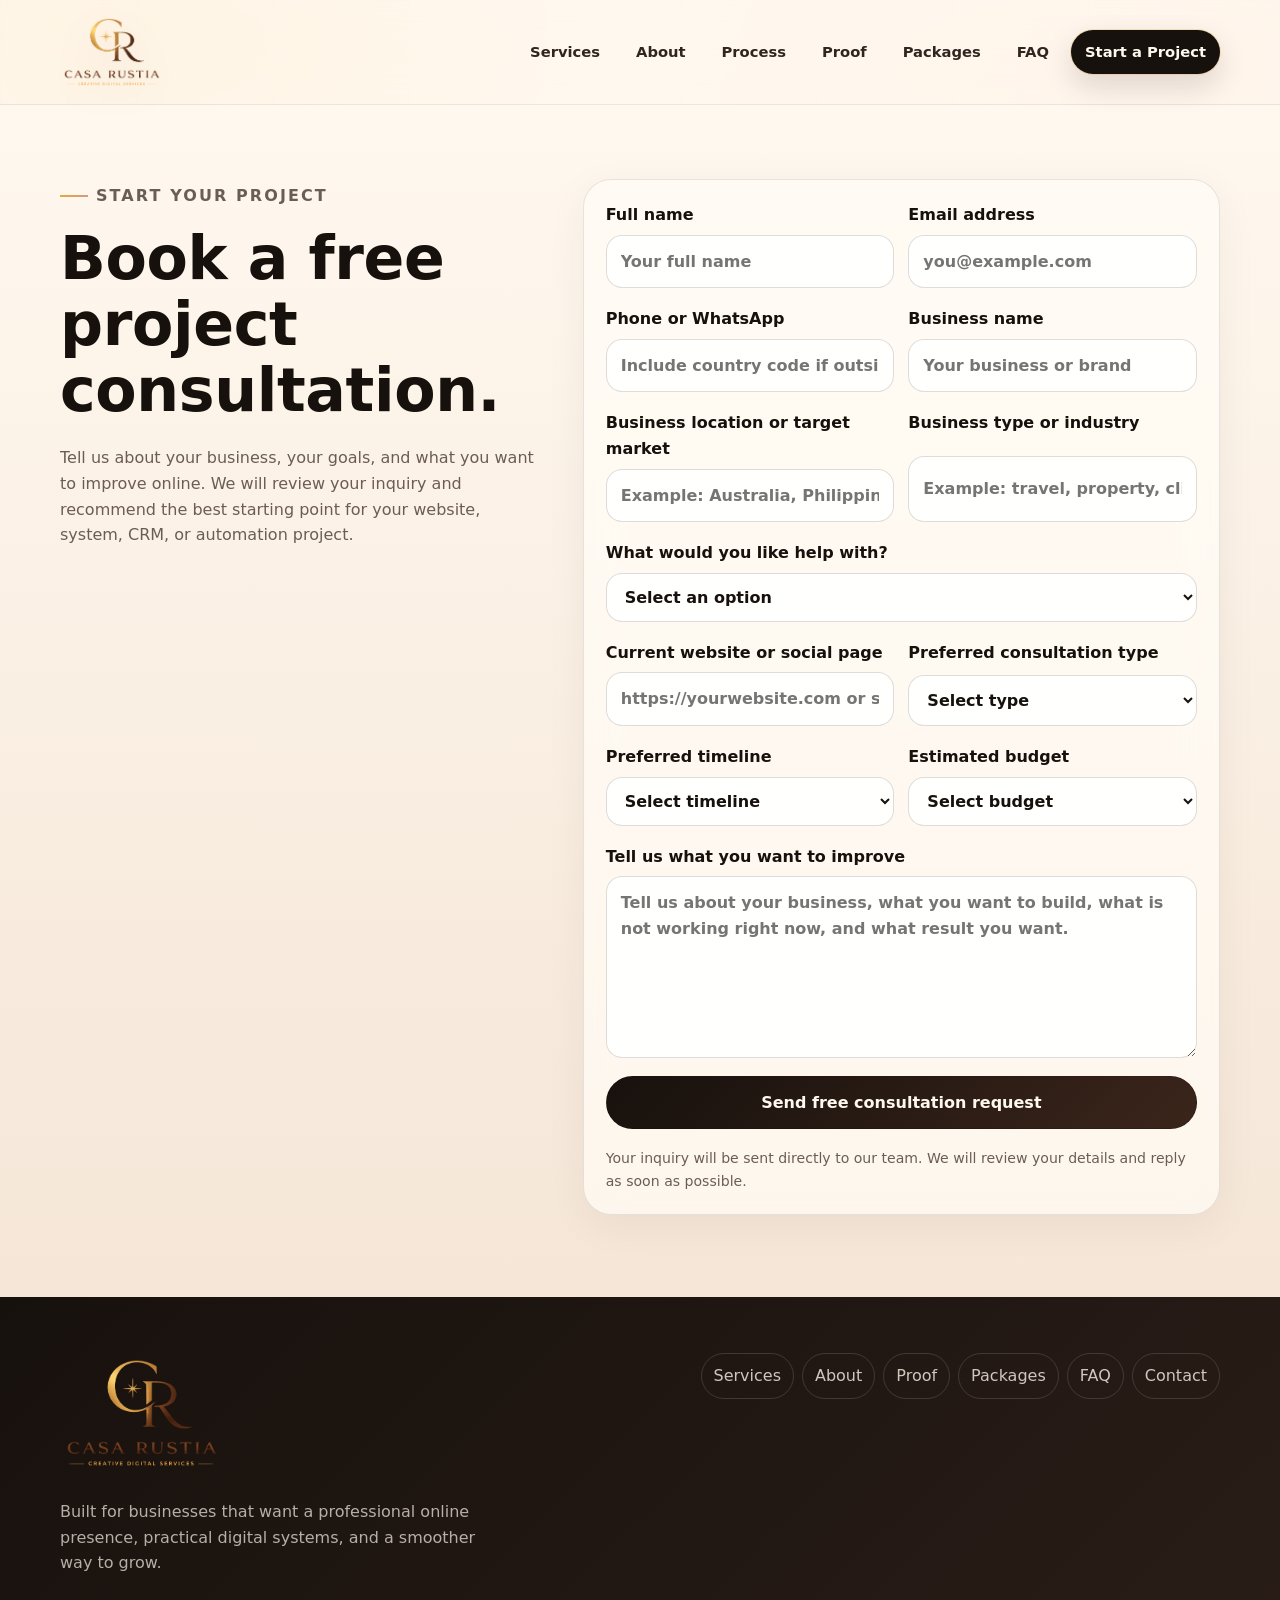
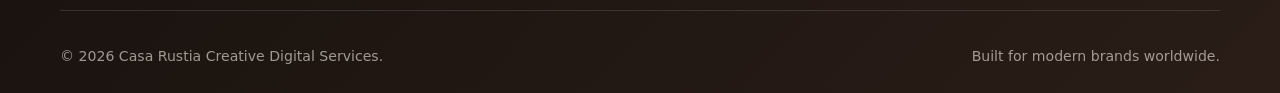
==== contact.html @ c88fd87b "Add files via upload" ====
<!DOCTYPE html>

<html lang="en">
<head>
<meta charset="utf-8"/>
<meta content="width=device-width, initial-scale=1" name="viewport"/>
<meta content="#111111" name="theme-color"/>
<meta content="Start a project with Casa Rustia Creative Digital Services. Send your web design, full-stack development, CRM, automation, or website care inquiry." name="description"/>
<meta content="Start a Project | Casa Rustia Creative Digital Services" property="og:title"/>
<meta content="Tell us what you want to build. Casa Rustia is ready to help with websites, systems, CRM, and automation." property="og:description"/>
<meta content="website" property="og:type"/>
<meta content="https://casarustiadigital.com/contact.html" property="og:url"/>
<meta content="https://casarustiadigital.com/assets/casa-rustia-logo.png" property="og:image"/>
<title>Start a Project | Casa Rustia Creative Digital Services</title>
<link href="https://casarustiadigital.com/contact.html" rel="canonical"/>
<link href="assets/casa-rustia-mark.png" rel="icon" type="image/png"/>
<link href="styles.css" rel="stylesheet"/>
</head>
<body>
<a class="skip-link" href="#main">Skip to main content</a>
<header class="site-header" data-header="">
<nav aria-label="Main navigation" class="nav container">
<a aria-label="Casa Rustia home" class="brand logo-brand" href="index.html"><img alt="Casa Rustia Creative Digital Services" decoding="async" height="628" src="assets/casa-rustia-logo.png" width="858"/></a>
<button aria-controls="nav-menu" aria-expanded="false" class="nav-toggle" data-nav-toggle="" type="button"><span class="sr-only">Open menu</span><span></span><span></span><span></span></button>
<div class="nav-menu" data-nav-menu="" id="nav-menu">
<a href="index.html#services">Services</a>
<a href="index.html#about">About</a>
<a href="index.html#process">Process</a>
<a href="index.html#proof">Proof</a>
<a href="index.html#pricing">Packages</a>
<a href="index.html#faq">FAQ</a>
<a aria-current="page" class="nav-cta" href="contact.html">Start a Project</a>
</div>
</nav>
</header>
<main id="main">
<section aria-labelledby="contact-title" class="section contact-hero">
<div class="container contact-grid">
<div>
<p class="eyebrow">Start your project</p>
<h1 id="contact-title">Book a free project consultation.</h1>
<p>Tell us about your business, your goals, and what you want to improve online. We will review your inquiry and recommend the best starting point for your website, system, CRM, or automation project.</p>
</div>
<form action="https://formsubmit.co/casarustia@gmail.com" class="contact-form smart-form" method="POST">
<input name="_subject" type="hidden" value="Casa Rustia Inquiry: Free Consultation"/>
<input name="_template" type="hidden" value="table"/>
<input name="_captcha" type="hidden" value="false"/>
<input name="_next" type="hidden" value="https://casarustiadigital.com/thank-you.html"/>
<input aria-hidden="true" autocomplete="off" class="form-honey" name="_honey" tabindex="-1" type="text"/>
<input name="Inquiry type" type="hidden" value="Free Consultation"/>
<div class="form-row">
<label>Full name<input autocomplete="name" name="Full name" placeholder="Your full name" required="" type="text"/></label>
<label>Email address<input autocomplete="email" name="Email address" placeholder="you@example.com" required="" type="email"/></label>
</div>
<div class="form-row">
<label>Phone or WhatsApp<input autocomplete="tel" name="Phone or WhatsApp" placeholder="Include country code if outside the Philippines" type="tel"/></label>
<label>Business name<input name="Business name" placeholder="Your business or brand" type="text"/></label>
</div>
<div class="form-row">
<label>Business location or target market<input name="Business location or target market" placeholder="Example: Australia, Philippines, United States, global" type="text"/></label>
<label>Business type or industry<input name="Business type or industry" placeholder="Example: travel, property, clinic, consulting" type="text"/></label>
</div>
<label>What would you like help with?<select name="Service needed" required=""><option value="">Select an option</option><option>Web Design</option><option>Full-Stack Development</option><option>CRM Systems</option><option>Automation</option><option>Brand and Content Support</option><option>Website Care</option><option>Starter Website</option><option>Business Website</option><option>Systems Build</option><option>Free Consultation</option></select></label>
<div class="form-row">
<label>Current website or social page<input name="Current website or social page" placeholder="https://yourwebsite.com or social profile link" type="url"/></label>
<label>Preferred consultation type<select name="Preferred consultation type" required=""><option value="">Select type</option><option>Website direction</option><option>System or CRM planning</option><option>Automation planning</option><option>Package recommendation</option><option>Not sure yet</option></select></label>
</div>
<div class="form-row">
<label>Preferred timeline<select name="Preferred timeline" required=""><option value="">Select timeline</option><option>As soon as possible</option><option>This week</option><option>This month</option><option>Flexible</option></select></label>
<label>Estimated budget<select name="Estimated budget" required=""><option value="">Select budget</option><option>Below $300</option><option>$300 to $700</option><option>$700 to $1,500</option><option>$1,500 to $3,000</option><option>$3,000+</option><option>Not sure yet</option></select></label>
</div>
<label>Tell us what you want to improve<textarea name="Consultation details" placeholder="Tell us about your business, what you want to build, what is not working right now, and what result you want." required="" rows="6"></textarea></label>
<button class="button button-primary" type="submit">Send free consultation request</button>
<p class="form-note">Your inquiry will be sent directly to our team. We will review your details and reply as soon as possible.</p>
</form>
</div>
</section>
</main>
<footer class="footer">
<div class="container footer-grid">
<div><a aria-label="Casa Rustia home" class="brand logo-brand" href="index.html"><img alt="Casa Rustia Creative Digital Services" decoding="async" height="628" src="assets/casa-rustia-logo.png" width="858"/></a><p>Built for businesses that want a professional online presence, practical digital systems, and a smoother way to grow.</p></div>
<div class="footer-links"><a href="index.html#services">Services</a><a href="index.html#about">About</a><a href="index.html#proof">Proof</a><a href="index.html#pricing">Packages</a><a href="index.html#faq">FAQ</a><a href="contact.html">Contact</a></div>
</div>
<div class="container copyright"><span>© <span data-year=""></span> Casa Rustia Creative Digital Services.</span><span>Built for modern brands worldwide.</span></div>
</footer>
<script defer="" src="script.js"></script>
</body>
</html>
---- styles.css ----
:root {
  --ink: #17110d;
  --ink-2: #2a1d17;
  --muted: #6c5d54;
  --soft: #f5e6d7;
  --paper: #fff8ef;
  --panel: rgba(255, 252, 247, 0.72);
  --gold: #e4aa3a;
  --terra: #d39a7d;
  --copper: #c98f72;
  --line: rgba(23, 17, 13, 0.12);
  --glow: rgba(228, 170, 58, 0.26);
  --shadow: 0 26px 90px rgba(50, 30, 19, 0.14);
  --radius: 28px;
  --max: 1160px;
}

* { box-sizing: border-box; }
html { scroll-behavior: smooth; }
body {
  margin: 0;
  font-family: Inter, ui-sans-serif, system-ui, -apple-system, BlinkMacSystemFont, "Segoe UI", sans-serif;
  color: var(--ink);
  background:
    linear-gradient(rgba(23, 17, 13, 0.035) 1px, transparent 1px),
    linear-gradient(90deg, rgba(23, 17, 13, 0.035) 1px, transparent 1px),
    radial-gradient(circle at 8% 0%, rgba(228, 170, 58, 0.22), transparent 32rem),
    radial-gradient(circle at 92% 12%, rgba(211, 154, 125, 0.18), transparent 34rem),
    linear-gradient(180deg, #fffaf3 0%, var(--paper) 42%, #f7eadc 100%);
  background-size: 34px 34px, 34px 34px, auto, auto, auto;
  line-height: 1.6;
  text-rendering: optimizeLegibility;
}

a { color: inherit; text-decoration: none; }
img, svg { max-width: 100%; display: block; }
button, input, textarea, select { font: inherit; }

.container { width: min(100% - 32px, var(--max)); margin-inline: auto; }
.section { padding: 82px 0; }
.skip-link {
  position: absolute;
  top: -48px;
  left: 16px;
  background: var(--ink);
  color: white;
  padding: 10px 14px;
  z-index: 100;
  border-radius: 12px;
}
.skip-link:focus { top: 16px; }
.sr-only {
  position: absolute;
  width: 1px;
  height: 1px;
  padding: 0;
  overflow: hidden;
  clip: rect(0, 0, 0, 0);
  white-space: nowrap;
  border: 0;
}

.site-header {
  position: sticky;
  top: 0;
  z-index: 30;
  background: rgba(255, 248, 239, 0.78);
  backdrop-filter: blur(22px) saturate(140%);
  border-bottom: 1px solid rgba(23, 17, 13, 0.08);
  transition: border-color 160ms ease, box-shadow 160ms ease, background 160ms ease;
}
.site-header.is-scrolled { background: rgba(255, 248, 239, 0.9); box-shadow: 0 14px 36px rgba(55, 34, 22, 0.08); }
.nav { min-height: 74px; display: flex; align-items: center; justify-content: space-between; gap: 24px; }
.brand { display: inline-flex; align-items: center; gap: 12px; min-width: 0; }
.brand-mark {
  width: 44px;
  height: 44px;
  display: grid;
  place-items: center;
  border-radius: 18px;
  background: linear-gradient(135deg, var(--ink), #3a241b 60%, var(--copper));
  color: var(--paper);
  font-weight: 900;
  letter-spacing: -0.08em;
  box-shadow: 0 0 0 1px rgba(228, 170, 58, 0.34), 0 16px 30px rgba(83, 50, 31, 0.2), 8px 8px 0 rgba(228, 170, 58, 0.5);
}
.brand-copy { display: grid; line-height: 1.12; min-width: 0; }
.brand-copy strong { font-size: 1rem; letter-spacing: -0.005em; overflow-wrap: anywhere; }
.brand-copy small { color: var(--muted); font-size: 0.74rem; }
.nav-menu { display: flex; align-items: center; gap: 8px; }
.nav-menu a {
  padding: 10px 14px;
  border-radius: 999px;
  color: #30251f;
  font-weight: 800;
  font-size: 0.92rem;
}
.nav-menu a:hover, .nav-menu a:focus-visible { background: rgba(23, 17, 13, 0.07); outline: none; }
.nav-cta { background: var(--ink) !important; color: var(--paper) !important; box-shadow: 0 0 0 1px rgba(228,170,58,0.28), 0 12px 30px rgba(23,17,13,0.14); }
.nav-toggle { display: none; background: transparent; border: 0; padding: 8px; }
.nav-toggle span:not(.sr-only) { display: block; width: 26px; height: 2px; background: var(--ink); margin: 6px 0; border-radius: 2px; }

.hero { padding-top: 74px; min-height: calc(100vh - 74px); display: grid; align-items: center; }
.hero-grid { display: grid; grid-template-columns: minmax(0, 1.08fr) minmax(320px, 0.72fr); gap: 48px; align-items: center; }
.eyebrow {
  display: inline-flex;
  align-items: center;
  gap: 8px;
  margin: 0 0 16px;
  font-weight: 900;
  letter-spacing: 0.13em;
  text-transform: uppercase;
  color: var(--copper);
  font-size: 0.76rem;
}
.eyebrow::before { content: ""; width: 28px; height: 2px; background: linear-gradient(90deg, var(--gold), var(--terra)); display: inline-block; }
.eyebrow.light { color: #ffd991; }
.eyebrow.light::before { background: #ffd991; }
h1, h2, h3, p { margin-top: 0; }
h1, h2, h3 { overflow-wrap: normal; word-break: normal; hyphens: none; text-wrap: balance; }
h1 {
  font-size: clamp(2.15rem, 4.7vw, 4.35rem);
  line-height: 1.1;
  letter-spacing: -0.006em;
  margin-bottom: 22px;
  max-width: 860px;
}
h2 { font-size: clamp(1.65rem, 3vw, 2.75rem); line-height: 1.16; letter-spacing: -0.004em; margin-bottom: 18px; }
h3 { font-size: 1.08rem; line-height: 1.32; letter-spacing: normal; margin-bottom: 10px; }
.hero-text { font-size: clamp(1rem, 1.45vw, 1.13rem); max-width: 700px; color: var(--muted); }
.hero-actions { display: flex; flex-wrap: wrap; gap: 12px; margin: 34px 0 28px; }
.button {
  display: inline-flex;
  align-items: center;
  justify-content: center;
  min-height: 50px;
  border: 1px solid rgba(23,17,13,0.2);
  border-radius: 999px;
  padding: 13px 20px;
  font-weight: 900;
  transition: transform 160ms ease, box-shadow 160ms ease, background 160ms ease;
  cursor: pointer;
}
.button:hover { transform: translateY(-2px); box-shadow: 0 18px 34px rgba(72, 42, 27, 0.16), 0 0 26px rgba(228,170,58,0.15); }
.button-primary { background: linear-gradient(135deg, var(--ink), #3b251b); color: var(--paper); }
.button-secondary { background: rgba(255,255,255,0.42); color: var(--ink); backdrop-filter: blur(12px); }
.trust-list { display: flex; flex-wrap: wrap; gap: 10px; padding: 0; margin: 0; list-style: none; }
.trust-list li { border: 1px solid rgba(23,17,13,0.1); background: rgba(255, 255, 255, 0.48); backdrop-filter: blur(12px); border-radius: 999px; padding: 9px 12px; color: var(--muted); font-size: 0.9rem; }
.hero-card {
  position: relative;
  overflow: hidden;
  min-height: 460px;
  border-radius: 42px;
  padding: 34px;
  color: var(--paper);
  background:
    linear-gradient(145deg, rgba(23,17,13,0.96), rgba(72,45,31,0.92) 52%, rgba(201,143,114,0.86)),
    linear-gradient(90deg, rgba(255,255,255,0.08) 1px, transparent 1px),
    linear-gradient(rgba(255,255,255,0.08) 1px, transparent 1px);
  background-size: auto, 28px 28px, 28px 28px;
  box-shadow: var(--shadow), 0 0 80px rgba(201,143,114,0.18);
  display: flex;
  flex-direction: column;
  justify-content: flex-end;
}
.hero-card::before {
  content: "";
  position: absolute;
  inset: 18px;
  border: 1px solid rgba(255, 248, 239, 0.18);
  border-radius: 30px;
  pointer-events: none;
}
.hero-card::after {
  content: "";
  position: absolute;
  inset: -40% -30% auto auto;
  width: 330px;
  height: 330px;
  border-radius: 50%;
  border: 1px solid rgba(228,170,58,0.35);
  box-shadow: 0 0 0 28px rgba(228,170,58,0.05), 0 0 90px rgba(228,170,58,0.18);
}
.sun-badge {
  position: absolute;
  top: 34px;
  right: 34px;
  width: 108px;
  height: 108px;
  border-radius: 50%;
  background: radial-gradient(circle, var(--gold) 0 18%, transparent 19% 100%);
  border: 1px solid rgba(255, 217, 145, 0.6);
  box-shadow: inset 0 0 0 22px rgba(255, 217, 145, 0.06), 0 0 50px rgba(228, 170, 58, 0.38);
  opacity: 0.95;
}
.card-label { color: #ffd991; text-transform: uppercase; letter-spacing: 0.13em; font-size: 0.76rem; font-weight: 900; }
.hero-card h2 { max-width: 380px; }
.hero-card p:last-child { color: rgba(255, 248, 239, 0.76); margin-bottom: 0; }
.mini-dashboard { display: grid; grid-template-columns: repeat(3, 1fr); gap: 10px; margin: 22px 0; }
.mini-dashboard div { background: rgba(255,255,255,0.11); border: 1px solid rgba(255,255,255,0.16); border-radius: 20px; padding: 14px; backdrop-filter: blur(12px); }
.mini-dashboard span { display: block; color: rgba(255,248,239,0.68); font-size: 0.76rem; }
.mini-dashboard strong { display: block; font-size: 1.08rem; }

.intro { background: linear-gradient(135deg, var(--ink), #2d1f18 70%, #6f4735); color: var(--paper); }
.intro-grid { display: grid; grid-template-columns: 1.1fr 0.9fr; gap: 48px; align-items: end; }
.intro p:last-child { color: rgba(255,248,239,0.76); font-size: 1.06rem; }
.section-heading { max-width: 760px; margin-bottom: 36px; }
.section-heading.narrow { max-width: 640px; }
.section-heading p:not(.eyebrow) { color: var(--muted); font-size: 1rem; }
.service-grid, .pricing-grid { display: grid; grid-template-columns: repeat(3, 1fr); gap: 18px; }
.service-card, .price-card, .timeline-item, .feature-list div, .contact-form {
  border: 1px solid rgba(23,17,13,0.1);
  background: var(--panel);
  backdrop-filter: blur(18px) saturate(120%);
  border-radius: var(--radius);
  padding: 22px;
  box-shadow: 0 10px 40px rgba(50,30,19,0.06);
}
.service-card { min-height: 250px; transition: transform 160ms ease, box-shadow 160ms ease, border-color 160ms ease; display: flex; flex-direction: column; }
.service-card:hover { transform: translateY(-6px); box-shadow: var(--shadow), 0 0 34px rgba(228,170,58,0.12); border-color: rgba(228,170,58,0.4); }
.icon { display: inline-grid; place-items: center; width: 44px; height: 44px; margin-bottom: 22px; border-radius: 16px; background: linear-gradient(135deg, rgba(228,170,58,0.24), rgba(211,154,125,0.2)); color: #8f5139; font-weight: 900; box-shadow: inset 0 0 0 1px rgba(23,17,13,0.08); }
.service-card p, .timeline-item p, .feature-list p, .price-card li { color: var(--muted); }
.service-card .card-link, .price-card .card-link { margin-top: auto; }

.about-grid { display: grid; grid-template-columns: 0.9fr 1.1fr; gap: 38px; align-items: start; }
.about-copy p { color: var(--muted); font-size: 1rem; }
.about-cards { display: grid; gap: 16px; }
.about-card {
  border: 1px solid rgba(23,17,13,0.1);
  background: var(--panel);
  backdrop-filter: blur(18px) saturate(120%);
  border-radius: var(--radius);
  padding: 26px;
  box-shadow: 0 10px 40px rgba(50,30,19,0.06);
}
.about-card span {
  display: inline-grid;
  place-items: center;
  width: 44px;
  height: 44px;
  margin-bottom: 16px;
  border-radius: 16px;
  background: linear-gradient(135deg, rgba(228,170,58,0.24), rgba(211,154,125,0.2));
  color: #8f5139;
  font-weight: 900;
}
.about-card p { color: var(--muted); margin-bottom: 0; }

.process { background: linear-gradient(180deg, rgba(245,230,215,0.74), rgba(255,248,239,0.5)); }
.timeline { display: grid; grid-template-columns: repeat(4, 1fr); gap: 16px; counter-reset: step; }
.timeline-item span { display: inline-grid; place-items: center; width: 38px; height: 38px; margin-bottom: 18px; border-radius: 50%; background: linear-gradient(135deg, var(--copper), var(--gold)); color: var(--ink); font-weight: 900; }
.work-grid { display: grid; grid-template-columns: 0.86fr 1.14fr; gap: 36px; align-items: start; }
.work-grid > div:first-child p:last-child { color: var(--muted); font-size: 1rem; }
.feature-list { display: grid; gap: 14px; }
.feature-list strong { font-size: 1.04rem; }
.feature-list p { margin-bottom: 0; }
.price-card { position: relative; min-height: 300px; transition: transform 160ms ease, box-shadow 160ms ease, border-color 160ms ease; display: flex; flex-direction: column; }
.price-card:hover { transform: translateY(-6px); box-shadow: var(--shadow), 0 0 34px rgba(228,170,58,0.12); border-color: rgba(228,170,58,0.4); }
.price-card.featured { background: linear-gradient(145deg, var(--ink), #332219 70%, #8b5a42); color: var(--paper); transform: translateY(-10px); }
.price-card.featured:hover { transform: translateY(-16px); }
.price-card.featured li, .price-card.featured .price { color: rgba(255,248,239,0.76); }
.price { font-weight: 900; color: #a76145; }
.price-card ul { padding-left: 20px; margin: 20px 0 0; }
.price-card li + li { margin-top: 10px; }
.pill { display: inline-flex; width: fit-content; border-radius: 999px; background: linear-gradient(135deg, var(--gold), #ffd991); color: var(--ink); padding: 6px 10px; font-weight: 900; font-size: 0.78rem; }
.contact, .contact-hero { background: linear-gradient(180deg, var(--paper), var(--soft)); }
.contact-hero { min-height: calc(100vh - 74px); display: grid; align-items: center; padding-top: 74px; }
.contact-grid { display: grid; grid-template-columns: 0.86fr 1.14fr; gap: 42px; align-items: start; }
.contact-grid > div > p { color: var(--muted); font-size: 1rem; }
.contact-cards { display: grid; gap: 10px; margin-top: 24px; }
.contact-cards a { border: 1px solid rgba(23,17,13,0.1); border-radius: 18px; padding: 14px 16px; background: rgba(255,255,255,0.55); font-weight: 800; overflow-wrap: anywhere; backdrop-filter: blur(12px); }
.contact-form { display: grid; gap: 16px; }
label { display: grid; gap: 7px; font-weight: 900; }
input, textarea, select {
  width: 100%;
  border: 1px solid rgba(23,17,13,0.14);
  border-radius: 16px;
  padding: 13px 14px;
  background: rgba(255,255,255,0.86);
  color: var(--ink);
}
input:focus, textarea:focus, select:focus { outline: 3px solid rgba(228,170,58,0.30); border-color: var(--gold); }
.form-note { margin: 0; color: var(--muted); font-size: 0.88rem; }
.cta-strip { background: linear-gradient(135deg, #3a241b, #8b5a42 78%, var(--copper)); color: var(--paper); }
.cta-card { display: grid; grid-template-columns: 1fr auto; gap: 28px; align-items: center; }
.cta-card h2 { max-width: 820px; }
.button-light { background: var(--paper); color: var(--ink); border-color: rgba(255,248,239,0.4); }

.footer { background: linear-gradient(135deg, var(--ink), #2a1d17); color: var(--paper); padding: 56px 0 26px; }
.footer-grid { display: grid; grid-template-columns: 1fr auto; gap: 24px; align-items: start; }
.footer .brand-mark { background: var(--paper); color: var(--ink); }
.footer p { color: rgba(255,248,239,0.68); max-width: 440px; margin: 18px 0 0; }
.footer-links { display: flex; flex-wrap: wrap; gap: 8px; justify-content: end; }
.footer-links a { padding: 9px 12px; border: 1px solid rgba(255,255,255,0.14); border-radius: 999px; color: rgba(255,248,239,0.78); }
.copyright { display: flex; justify-content: space-between; gap: 16px; padding-top: 34px; margin-top: 34px; border-top: 1px solid rgba(255,255,255,0.12); color: rgba(255,248,239,0.58); font-size: 0.88rem; }

/* Clickable service and package cards */
.service-card, .price-card { color: inherit; }
.clickable-card { display: flex; text-decoration: none; position: relative; }
.clickable-card:focus-visible { outline: 3px solid rgba(228,170,58,0.42); outline-offset: 4px; }
.clickable-card:hover .card-link { transform: translateX(4px); }
.card-link {
  display: inline-flex;
  align-items: center;
  gap: 8px;
  margin-top: 18px;
  font-weight: 900;
  color: #9f5b40;
  transition: transform 160ms ease;
}
.card-link::after { content: "→"; }
.featured .card-link { color: var(--gold); }

/* Product detail pages */
.product-hero {
  min-height: calc(100vh - 74px);
  display: grid;
  align-items: center;
  padding-top: 74px;
  background:
    linear-gradient(rgba(23, 17, 13, 0.035) 1px, transparent 1px),
    linear-gradient(90deg, rgba(23, 17, 13, 0.035) 1px, transparent 1px),
    radial-gradient(circle at 88% 12%, rgba(228,170,58,0.22), transparent 34%),
    linear-gradient(180deg, var(--paper), var(--soft));
  background-size: 34px 34px, 34px 34px, auto, auto;
}
.product-hero-grid { display: grid; grid-template-columns: minmax(0, 1fr) minmax(300px, 0.48fr); gap: 42px; align-items: center; }
.product-description { max-width: 760px; color: var(--muted); font-size: 1rem; }
.product-summary {
  position: relative;
  overflow: hidden;
  border-radius: 38px;
  padding: 32px;
  background:
    linear-gradient(145deg, rgba(23,17,13,0.96), rgba(72,45,31,0.92) 55%, rgba(201,143,114,0.86)),
    linear-gradient(90deg, rgba(255,255,255,0.08) 1px, transparent 1px),
    linear-gradient(rgba(255,255,255,0.08) 1px, transparent 1px);
  background-size: auto, 28px 28px, 28px 28px;
  color: var(--paper);
  box-shadow: var(--shadow), 0 0 70px rgba(201,143,114,0.16);
  min-height: 340px;
  display: flex;
  flex-direction: column;
  justify-content: flex-end;
}
.product-summary::before {
  content: "";
  position: absolute;
  top: 24px;
  right: 24px;
  width: 110px;
  height: 110px;
  border-radius: 50%;
  border: 1px solid rgba(228,170,58,0.5);
  box-shadow: inset 0 0 0 18px rgba(228,170,58,0.06), 0 0 40px rgba(228,170,58,0.24);
}
.product-summary h2 { font-size: clamp(1.5rem, 2.4vw, 2.25rem); }
.product-summary p { color: rgba(255,248,239,0.76); }
.detail-grid { display: grid; grid-template-columns: 0.85fr 1.15fr; gap: 38px; align-items: start; }
.detail-grid > div:first-child p:last-child { color: var(--muted); font-size: 1rem; }
.approach-list { display: grid; gap: 14px; }
.approach-list div {
  display: grid;
  grid-template-columns: 56px 1fr;
  gap: 18px;
  border: 1px solid rgba(23,17,13,0.1);
  background: var(--panel);
  backdrop-filter: blur(18px) saturate(120%);
  border-radius: 24px;
  padding: 20px;
}
.approach-list strong {
  width: 44px;
  height: 44px;
  display: grid;
  place-items: center;
  border-radius: 16px;
  background: linear-gradient(135deg, rgba(228,170,58,0.24), rgba(211,154,125,0.2));
  color: #8f5139;
}
.approach-list p { margin: 0; color: var(--muted); }
.included-section { background: linear-gradient(180deg, rgba(245,230,215,0.74), rgba(255,248,239,0.5)); }
.split-panel {
  display: grid;
  grid-template-columns: 0.95fr 1.05fr;
  gap: 28px;
  align-items: start;
  border: 1px solid rgba(23,17,13,0.1);
  background: var(--panel);
  backdrop-filter: blur(18px) saturate(120%);
  border-radius: 34px;
  padding: 32px;
}
.included-list { margin: 0; padding-left: 22px; color: var(--muted); }
.included-list li + li { margin-top: 12px; }

@media (max-width: 900px) {
  .section { padding: 64px 0; }
  .nav-toggle { display: block; }
  .nav-menu {
    position: fixed;
    top: 78px;
    left: 16px;
    right: 16px;
    display: grid;
    gap: 6px;
    padding: 14px;
    border: 1px solid rgba(23,17,13,0.1);
    background: rgba(255, 248, 239, 0.96);
    border-radius: 24px;
    box-shadow: var(--shadow);
    transform: translateY(-12px);
    opacity: 0;
    visibility: hidden;
    transition: 160ms ease;
  }
  .nav-menu.is-open { transform: translateY(0); opacity: 1; visibility: visible; }
  .hero-grid, .intro-grid, .about-grid, .work-grid, .contact-grid, .footer-grid, .cta-card { grid-template-columns: 1fr; }
  .hero { padding-top: 48px; }
  .hero-card { min-height: 380px; }
  .service-grid, .pricing-grid, .timeline { grid-template-columns: repeat(2, 1fr); }
  .price-card.featured { transform: none; }
  .price-card.featured:hover { transform: translateY(-6px); }
  .footer-links { justify-content: start; }
  .copyright { flex-direction: column; }
  .product-hero-grid, .detail-grid, .split-panel { grid-template-columns: 1fr; }
  .product-summary { min-height: auto; }
}

@media (max-width: 620px) {
  .container { width: min(100% - 24px, var(--max)); }
  .section { padding: 58px 0; }
  .brand-copy small { display: none; }
  h1 { font-size: clamp(1.82rem, 8.6vw, 2.65rem); line-height: 1.14; letter-spacing: -0.002em; }
  h2 { font-size: clamp(1.45rem, 7vw, 2.05rem); line-height: 1.18; }
  .hero-actions, .button { width: 100%; }
  .service-grid, .pricing-grid, .timeline, .mini-dashboard { grid-template-columns: 1fr; }
  .hero-card { padding: 22px; border-radius: 30px; min-height: 340px; }
  .sun-badge { width: 74px; height: 74px; top: 24px; right: 24px; }
  .approach-list div { grid-template-columns: 1fr; }
}

@media (prefers-reduced-motion: reduce) {
  *, *::before, *::after { scroll-behavior: auto !important; transition: none !important; animation: none !important; }
}


/* Responsive typography refinements */
body { font-size: clamp(0.95rem, 0.35vw + 0.86rem, 1rem); }
.service-card p, .price-card li, .timeline-item p, .feature-list p, .about-card p, .approach-list p, .included-list { font-size: 0.95rem; }

@media (min-width: 901px) and (max-width: 1180px) {
  .container { width: min(100% - 40px, var(--max)); }
  .hero-grid { gap: 36px; }
  .hero-card { min-height: 420px; padding: 30px; }
  .service-grid, .pricing-grid { gap: 16px; }
}

@media (max-width: 900px) {
  .brand-copy strong { font-size: 0.92rem; }
  .nav { min-height: 70px; }
  .nav-menu { top: 70px; }
  .eyebrow { font-size: 0.7rem; letter-spacing: 0.1em; }
  .hero-text, .product-description { font-size: 0.98rem; }
  .service-card, .price-card, .timeline-item, .feature-list div, .contact-form, .about-card { padding: 20px; }
}

@media (max-width: 620px) {
  body { line-height: 1.58; }
  .section { padding: 50px 0; }
  .hero, .product-hero, .contact-hero { min-height: auto; padding-top: 42px; padding-bottom: 42px; }
  .hero-grid, .product-hero-grid { gap: 28px; }
  .hero-actions { margin: 26px 0 22px; }
  .button { min-height: 46px; padding: 11px 16px; font-size: 0.94rem; }
  .trust-list li { font-size: 0.84rem; }
  .mini-dashboard div { padding: 12px; }
  .product-summary { padding: 24px; border-radius: 30px; min-height: 280px; }
  .split-panel { padding: 22px; border-radius: 26px; }
}

@media (max-width: 390px) {
  .container { width: min(100% - 20px, var(--max)); }
  h1 { font-size: clamp(1.68rem, 8.2vw, 2.2rem); }
  h2 { font-size: clamp(1.34rem, 6.4vw, 1.8rem); }
  h3 { font-size: 1rem; }
  .brand-mark { width: 40px; height: 40px; border-radius: 15px; }
}


/* Brand logo and navigation sizing */
.logo-brand {
  display: inline-flex;
  align-items: center;
  justify-content: center;
  flex: 0 0 auto;
  line-height: 0;
}
.logo-brand img,
.hero-logo {
  display: block;
  width: auto;
  height: auto;
  object-fit: contain;
}
.site-header .logo-brand img {
  height: 76px;
  max-width: 112px;
  filter: drop-shadow(0 10px 20px rgba(40, 24, 16, 0.12));
}
.footer .logo-brand img {
  height: 120px;
  max-width: 170px;
}
.hero-logo {
  position: relative;
  z-index: 1;
  width: min(100%, 430px);
  max-height: 315px;
  margin: 0 auto 22px;
  filter: drop-shadow(0 28px 54px rgba(34, 22, 14, 0.18));
}
.nav {
  min-height: 104px;
  align-items: center;
}
.nav-menu {
  align-items: center;
}
.nav-menu a {
  white-space: nowrap;
}
.hero-card {
  overflow: hidden;
}

@media (max-width: 1200px) {
  .nav-toggle { display: block; }
  .nav-menu {
    position: fixed;
    top: 104px;
    left: 16px;
    right: 16px;
    display: grid;
    gap: 6px;
    padding: 14px;
    border: 1px solid rgba(23,17,13,0.1);
    background: rgba(255, 248, 239, 0.97);
    border-radius: 24px;
    box-shadow: var(--shadow);
    transform: translateY(-12px);
    opacity: 0;
    visibility: hidden;
    transition: 160ms ease;
  }
  .nav-menu.is-open {
    transform: translateY(0);
    opacity: 1;
    visibility: visible;
  }
}

@media (max-width: 900px) {
  .site-header .logo-brand img { height: 68px; max-width: 100px; }
  .nav { min-height: 92px; }
  .nav-menu { top: 92px; }
  .hero-logo { width: min(100%, 360px); max-height: 270px; }
}

@media (max-width: 620px) {
  .site-header .logo-brand img { height: 58px; max-width: 88px; }
  .nav { min-height: 78px; }
  .nav-menu { top: 78px; left: 12px; right: 12px; }
  .hero-logo { width: min(100%, 300px); max-height: 226px; }
  .footer .logo-brand img { height: 92px; max-width: 132px; }
}

@media (max-width: 390px) {
  .site-header .logo-brand img { height: 52px; max-width: 78px; }
  .hero-logo { width: min(100%, 260px); max-height: 196px; }
}

/* v14 polish: gold hero logo and clean headline wrapping */
.no-hyphen {
  -webkit-hyphens: none;
  hyphens: none;
  word-break: keep-all;
  overflow-wrap: normal;
}
.hero-card h2 {
  max-width: 420px;
  -webkit-hyphens: none;
  hyphens: none;
  word-break: keep-all;
  overflow-wrap: normal;
}
.hero-logo {
  filter: saturate(1.18) contrast(1.08) brightness(1.08) drop-shadow(0 0 18px rgba(255, 205, 89, 0.33)) drop-shadow(0 28px 54px rgba(34, 22, 14, 0.18));
}
.hero-card {
  padding-top: 30px;
}
@media (max-width: 620px) {
  .hero-card h2 {
    font-size: clamp(1.78rem, 9vw, 2.35rem);
    line-height: 1.12;
    max-width: 100%;
  }
  .card-label {
    font-size: 0.7rem;
    letter-spacing: 0.11em;
  }
}
@media (max-width: 390px) {
  .hero-card h2 {
    font-size: clamp(1.58rem, 8.5vw, 2.05rem);
  }
}

/* v15 responsive card polish: package labels, spacing, and device scaling */
:root {
  --space-page: clamp(1rem, 3vw, 2rem);
}

.product-summary,
.price-card,
.service-card {
  overflow: hidden;
}

.product-summary .icon,
.price-card .pill {
  width: auto;
  min-width: 0;
  max-width: max-content;
  height: auto;
  min-height: 34px;
  padding: 8px 13px;
  margin-bottom: 18px;
  border-radius: 999px;
  line-height: 1;
  font-size: clamp(0.72rem, 0.55vw + 0.62rem, 0.84rem);
  letter-spacing: 0.035em;
  white-space: nowrap;
  text-align: center;
}

.product-summary .icon {
  position: relative;
  z-index: 1;
  display: inline-flex;
  align-items: center;
  justify-content: center;
  place-items: unset;
  color: #271912;
  background: linear-gradient(135deg, #ffd991, #e4aa3a 55%, #b8743f);
  box-shadow: 0 10px 22px rgba(228, 170, 58, 0.18), inset 0 0 0 1px rgba(255, 248, 239, 0.24);
}

.product-summary h2,
.price-card h3,
.service-card h3 {
  max-width: 100%;
  text-wrap: balance;
  overflow-wrap: normal;
  word-break: normal;
  hyphens: none;
}

.product-summary h2 {
  font-size: clamp(1.65rem, 2.2vw, 2.35rem);
  line-height: 1.12;
  margin-bottom: 14px;
}

.product-summary p {
  position: relative;
  z-index: 1;
  font-size: clamp(0.94rem, 0.4vw + 0.84rem, 1rem);
  line-height: 1.62;
}

.product-hero-grid {
  grid-template-columns: minmax(0, 1.05fr) minmax(300px, 0.6fr);
}

.price-card {
  gap: 0;
  min-height: 0;
}

.price-card .pill {
  display: inline-flex;
  align-items: center;
  justify-content: center;
  color: #25170f;
  margin-bottom: 14px;
}

.price-card h3 {
  font-size: clamp(1.05rem, 0.7vw + 0.9rem, 1.22rem);
  line-height: 1.24;
}

.price-card .price {
  margin-bottom: 4px;
}

.price-card ul {
  margin-top: 14px;
}

@media (min-width: 901px) {
  .pricing-grid {
    align-items: stretch;
  }

  .price-card {
    padding: clamp(20px, 2vw, 28px);
  }
}

@media (max-width: 900px) {
  .product-hero-grid {
    grid-template-columns: 1fr;
    gap: 28px;
  }

  .product-summary {
    min-height: auto;
    padding: 28px;
    border-radius: 30px;
  }

  .product-summary::before {
    width: 88px;
    height: 88px;
    opacity: 0.7;
  }

  .pricing-grid {
    grid-template-columns: repeat(2, minmax(0, 1fr));
  }
}

@media (max-width: 720px) {
  .pricing-grid {
    grid-template-columns: 1fr;
  }

  .price-card,
  .service-card {
    padding: 22px;
  }

  .price-card.featured,
  .price-card.featured:hover {
    transform: none;
  }
}

@media (max-width: 620px) {
  .product-summary {
    padding: 24px;
    border-radius: 28px;
  }

  .product-summary .icon,
  .price-card .pill {
    min-height: 32px;
    padding: 7px 12px;
    margin-bottom: 14px;
  }

  .product-summary h2 {
    font-size: clamp(1.45rem, 7vw, 2rem);
    line-height: 1.15;
  }

  .product-summary p {
    font-size: 0.94rem;
    line-height: 1.6;
  }

  .price-card h3 {
    font-size: 1.12rem;
  }
}

@media (max-width: 390px) {
  .price-card,
  .service-card,
  .product-summary {
    padding: 20px;
  }

  .product-summary .icon,
  .price-card .pill {
    font-size: 0.72rem;
    padding: 7px 11px;
  }

  .product-summary h2 {
    font-size: 1.42rem;
  }
}

/* v16 conversion sections: proof, outcomes, FAQs, and stronger sales flow */
.proof {
  background:
    radial-gradient(circle at 14% 12%, rgba(228,170,58,0.16), transparent 32%),
    linear-gradient(180deg, var(--paper), rgba(245,230,215,0.62));
}
.portfolio-grid {
  display: grid;
  grid-template-columns: repeat(4, minmax(0, 1fr));
  gap: 16px;
}
.portfolio-card,
.outcome-list div,
.faq-list details {
  border: 1px solid rgba(23,17,13,0.1);
  background: var(--panel);
  backdrop-filter: blur(18px) saturate(120%);
  border-radius: var(--radius);
  padding: 24px;
  box-shadow: 0 10px 40px rgba(50,30,19,0.06);
}
.portfolio-card {
  display: flex;
  flex-direction: column;
  min-height: 300px;
}
.portfolio-tag {
  display: inline-flex;
  width: fit-content;
  margin-bottom: 18px;
  border-radius: 999px;
  padding: 8px 12px;
  background: linear-gradient(135deg, rgba(228,170,58,0.22), rgba(211,154,125,0.18));
  color: #8f5139;
  font-weight: 900;
  font-size: 0.78rem;
  letter-spacing: 0.04em;
  text-transform: uppercase;
}
.portfolio-card p,
.outcomes-grid > div:first-child p,
.outcome-list p,
.faq-grid > div:first-child p,
.faq-list p,
.trust-grid-large p {
  color: var(--muted);
}
.portfolio-card ul {
  margin: auto 0 0;
  padding-left: 18px;
  color: var(--muted);
}
.portfolio-card li + li { margin-top: 8px; }
.trust-panel {
  background: linear-gradient(135deg, var(--ink), #332219 60%, #8b5a42);
  color: var(--paper);
}
.trust-grid-large {
  display: grid;
  grid-template-columns: 1.05fr 0.95fr;
  gap: 38px;
  align-items: center;
}
.trust-grid-large h2 { max-width: 760px; }
.trust-grid-large p { color: rgba(255,248,239,0.76); font-size: 1rem; }
.trust-metrics {
  display: grid;
  grid-template-columns: repeat(2, minmax(0, 1fr));
  gap: 14px;
}
.trust-metrics div {
  min-height: 130px;
  border: 1px solid rgba(255,248,239,0.16);
  border-radius: 26px;
  padding: 20px;
  background: rgba(255,255,255,0.08);
  backdrop-filter: blur(16px);
}
.trust-metrics strong {
  display: block;
  margin-bottom: 18px;
  color: var(--gold);
  font-size: 1.1rem;
}
.trust-metrics span { color: rgba(255,248,239,0.82); font-weight: 800; }
.outcomes-grid,
.faq-grid {
  display: grid;
  grid-template-columns: 0.85fr 1.15fr;
  gap: 38px;
  align-items: start;
}
.outcome-list,
.faq-list { display: grid; gap: 14px; }
.outcome-list h3 { margin-bottom: 8px; }
.outcome-list p { margin-bottom: 0; }
.faq { background: linear-gradient(180deg, rgba(245,230,215,0.74), rgba(255,248,239,0.5)); }
.faq-list details { padding: 0; overflow: hidden; }
.faq-list summary {
  cursor: pointer;
  padding: 20px 24px;
  font-weight: 900;
  list-style: none;
  display: flex;
  align-items: center;
  justify-content: space-between;
  gap: 16px;
}
.faq-list summary::-webkit-details-marker { display: none; }
.faq-list summary::after { content: "+"; color: #9f5b40; font-size: 1.3rem; line-height: 1; }
.faq-list details[open] summary::after { content: "×"; }
.faq-list p { padding: 0 24px 22px; margin: 0; }

@media (max-width: 1100px) {
  .portfolio-grid { grid-template-columns: repeat(2, minmax(0, 1fr)); }
}

@media (max-width: 900px) {
  .trust-grid-large,
  .outcomes-grid,
  .faq-grid { grid-template-columns: 1fr; }
  .trust-metrics { grid-template-columns: repeat(2, minmax(0, 1fr)); }
}

@media (max-width: 620px) {
  .portfolio-grid,
  .trust-metrics { grid-template-columns: 1fr; }
  .portfolio-card { min-height: auto; }
  .portfolio-card,
  .outcome-list div { padding: 22px; }
  .faq-list summary { padding: 18px 20px; }
  .faq-list p { padding: 0 20px 20px; }
}


/* v17 package banner visuals */
.package-card-visual {
  width: 100%;
  aspect-ratio: 16 / 9;
  border-radius: 24px;
  overflow: hidden;
  margin-bottom: 18px;
  border: 1px solid rgba(228, 170, 58, 0.22);
  background: rgba(255,248,239,0.08);
  box-shadow: inset 0 1px 0 rgba(255,248,239,0.18), 0 16px 34px rgba(37, 23, 15, 0.12);
}
.package-card-visual img {
  width: 100%;
  height: 100%;
  display: block;
  object-fit: cover;
}
.package-page-banner {
  position: relative;
  z-index: 1;
  width: 100%;
  aspect-ratio: 16 / 10;
  border-radius: 28px;
  overflow: hidden;
  margin-bottom: auto;
  border: 1px solid rgba(228, 170, 58, 0.25);
  background: rgba(255,248,239,0.08);
  box-shadow: inset 0 1px 0 rgba(255,248,239,0.2), 0 18px 36px rgba(37, 23, 15, 0.18);
}
.package-page-banner img {
  width: 100%;
  height: 100%;
  display: block;
  object-fit: cover;
}
.package-page-banner + .icon {
  margin-top: 22px;
}
.package-banner-copy {
  color: rgba(255,248,239,0.78);
  font-size: 0.94rem;
  line-height: 1.55;
  margin-top: 12px;
}
@media (max-width: 900px) {
  .package-page-banner {
    aspect-ratio: 16 / 8;
    margin-bottom: 6px;
  }
}
@media (max-width: 620px) {
  .package-card-visual {
    border-radius: 20px;
    margin-bottom: 16px;
  }
  .package-page-banner {
    aspect-ratio: 16 / 9;
    border-radius: 22px;
  }
}


/* Pricing and timeline estimates */
.card-estimate {
  display: flex;
  flex-wrap: wrap;
  gap: 8px;
  margin: 14px 0 4px;
}
.card-estimate span {
  display: inline-flex;
  align-items: center;
  min-height: 30px;
  padding: 7px 10px;
  border-radius: 999px;
  border: 1px solid rgba(183, 123, 74, 0.28);
  background: rgba(255, 248, 239, 0.62);
  color: #8a4d34;
  font-size: 0.78rem;
  font-weight: 800;
  letter-spacing: 0.01em;
  line-height: 1.2;
}
.price-card.featured .card-estimate span {
  background: rgba(255, 248, 239, 0.1);
  border-color: rgba(255, 248, 239, 0.2);
  color: rgba(255, 248, 239, 0.86);
}
.project-meta {
  display: grid;
  grid-template-columns: 1fr;
  gap: 12px;
  margin-top: 20px;
}
.project-meta div {
  padding: 15px;
  border-radius: 18px;
  border: 1px solid rgba(183, 123, 74, 0.24);
  background: rgba(255, 248, 239, 0.58);
}
.project-meta span {
  display: block;
  margin-bottom: 6px;
  color: var(--muted);
  font-size: 0.78rem;
  font-weight: 800;
  text-transform: uppercase;
  letter-spacing: 0.08em;
}
.project-meta strong {
  display: block;
  color: #8a4d34;
  font-size: clamp(1rem, 2vw, 1.25rem);
  line-height: 1.2;
}
.estimate-note, .inquiry-estimate {
  margin-top: 14px;
  color: var(--muted);
  font-size: 0.92rem;
  line-height: 1.65;
}
.inquiry-estimate {
  padding: 14px 16px;
  border-radius: 16px;
  border: 1px solid rgba(183, 123, 74, 0.24);
  background: rgba(255, 248, 239, 0.68);
  color: #6f4a39;
}
@media (min-width: 700px) {
  .project-meta { grid-template-columns: repeat(2, minmax(0, 1fr)); }
}
@media (max-width: 520px) {
  .card-estimate span { width: 100%; justify-content: center; }
}


/* Smart inquiry forms */
.smart-form { gap: 18px; }
.form-row { display: grid; grid-template-columns: repeat(2, minmax(0, 1fr)); gap: 14px; }
.form-honey { display: none !important; }
@media (max-width: 720px) {
  .form-row { grid-template-columns: 1fr; }
  .smart-form { gap: 15px; }
}
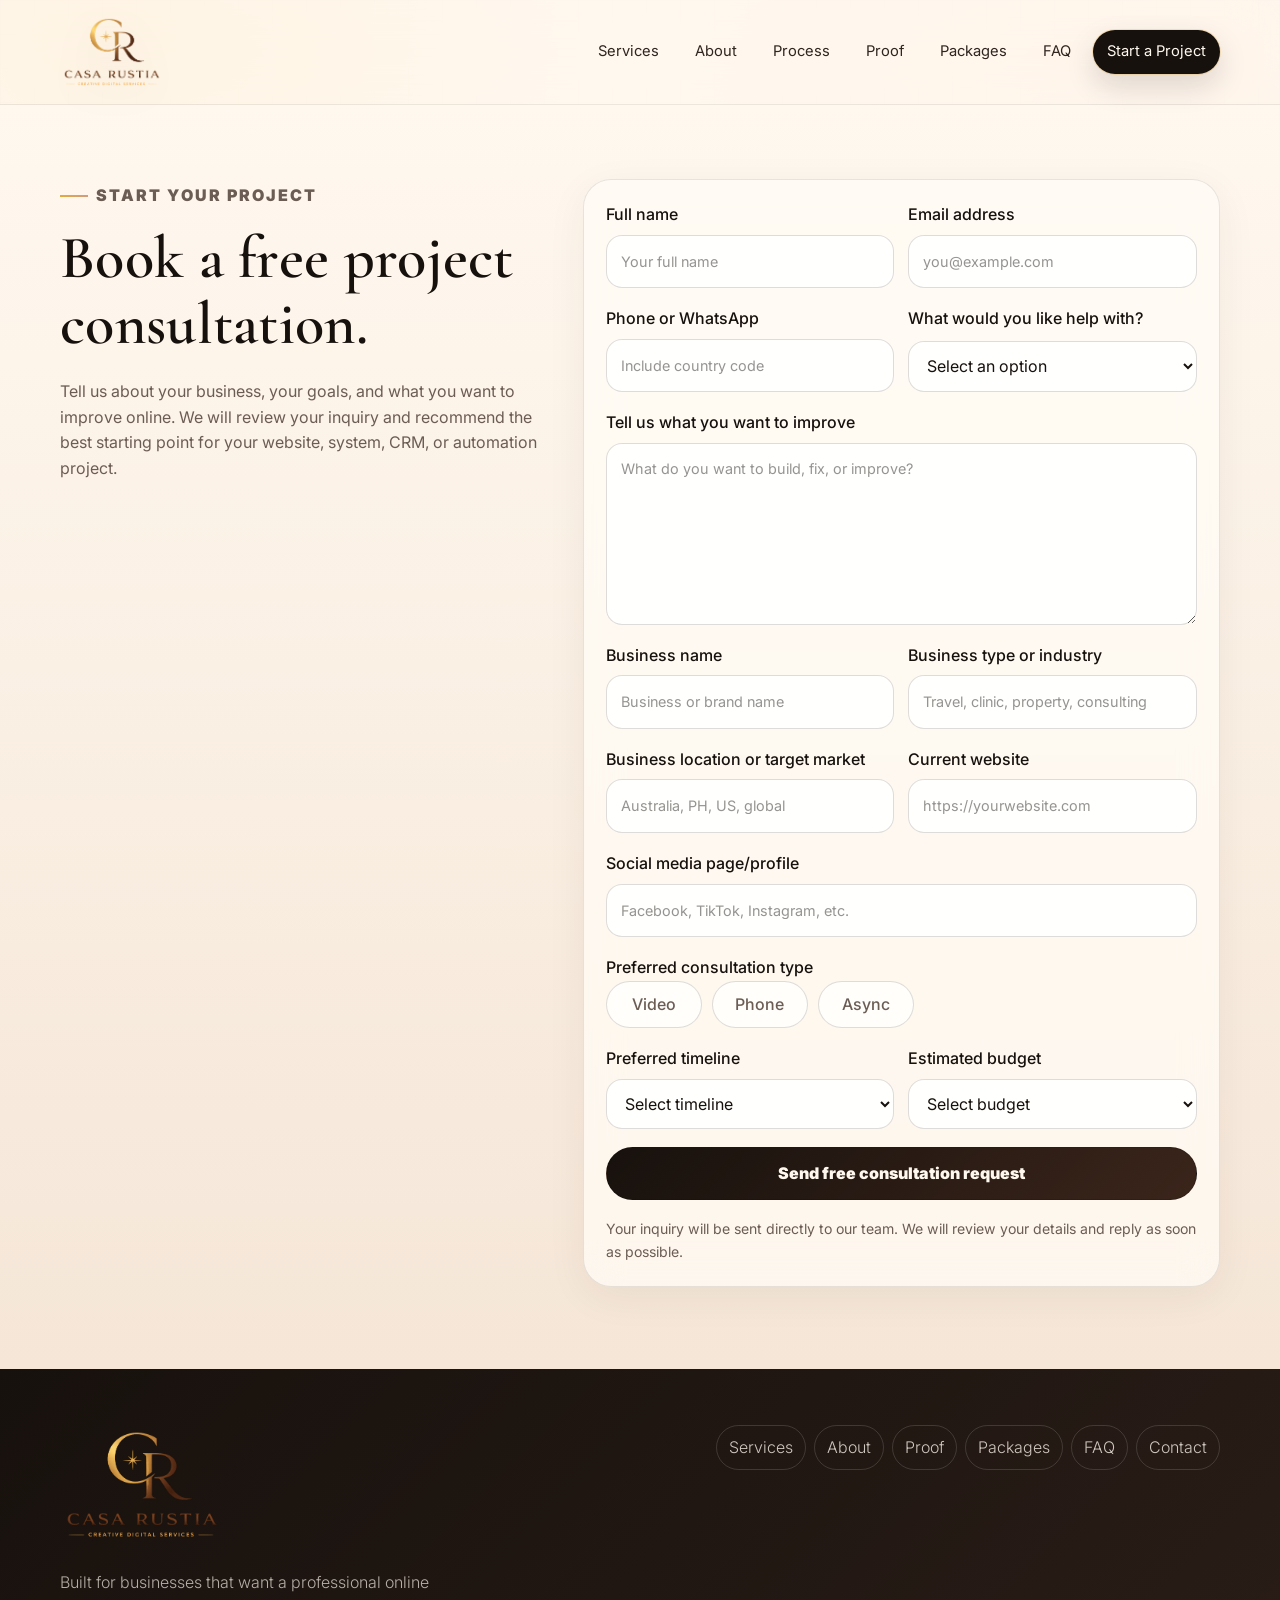
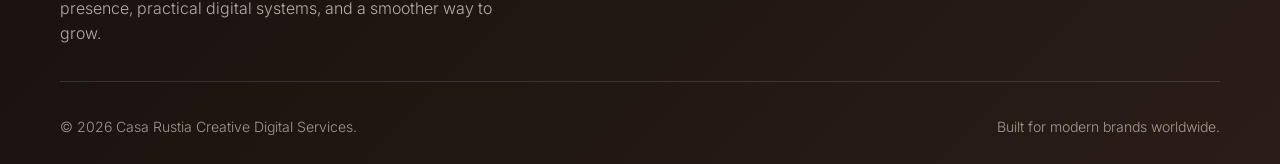
==== commit 4f69c417: "Add files via upload" ====
--- a/contact.html
+++ b/contact.html
@@ -53,23 +53,31 @@
 <label>Email address<input autocomplete="email" name="Email address" placeholder="you@example.com" required="" type="email"/></label>
 </div>
 <div class="form-row">
-<label>Phone or WhatsApp<input autocomplete="tel" name="Phone or WhatsApp" placeholder="Include country code if outside the Philippines" type="tel"/></label>
-<label>Business name<input name="Business name" placeholder="Your business or brand" type="text"/></label>
+<label>Phone or WhatsApp<input autocomplete="tel" name="Phone or WhatsApp" placeholder="Include country code" type="tel"/></label>
+<label>What would you like help with?<select name="Service needed" required=""><option value="">Select an option</option><option>Web Design</option><option>Full-Stack Development</option><option>CRM Systems</option><option>Automation</option><option>Brand and Content Support</option><option>Website Care</option><option>Starter Website</option><option>Business Website</option><option>Systems Build</option><option>Free Consultation</option></select></label>
+</div>
+<label>Tell us what you want to improve<textarea name="Consultation details" placeholder="What do you want to build, fix, or improve?" required="" rows="6"></textarea></label>
+<div class="form-row">
+<label>Business name<input name="Business name" placeholder="Business or brand name" type="text"/></label>
+<label>Business type or industry<input name="Business type or industry" placeholder="Travel, clinic, property, consulting" type="text"/></label>
 </div>
 <div class="form-row">
-<label>Business location or target market<input name="Business location or target market" placeholder="Example: Australia, Philippines, United States, global" type="text"/></label>
-<label>Business type or industry<input name="Business type or industry" placeholder="Example: travel, property, clinic, consulting" type="text"/></label>
+<label>Business location or target market<input name="Business location or target market" placeholder="Australia, PH, US, global" type="text"/></label>
+<label>Current website<input name="Current website" placeholder="https://yourwebsite.com" type="url"/></label>
 </div>
-<label>What would you like help with?<select name="Service needed" required=""><option value="">Select an option</option><option>Web Design</option><option>Full-Stack Development</option><option>CRM Systems</option><option>Automation</option><option>Brand and Content Support</option><option>Website Care</option><option>Starter Website</option><option>Business Website</option><option>Systems Build</option><option>Free Consultation</option></select></label>
-<div class="form-row">
-<label>Current website or social page<input name="Current website or social page" placeholder="https://yourwebsite.com or social profile link" type="url"/></label>
-<label>Preferred consultation type<select name="Preferred consultation type" required=""><option value="">Select type</option><option>Website direction</option><option>System or CRM planning</option><option>Automation planning</option><option>Package recommendation</option><option>Not sure yet</option></select></label>
+<label>Social media page/profile<input name="Social media page or profile" placeholder="Facebook, TikTok, Instagram, etc." type="text"/></label>
+<fieldset class="pill-group-field">
+<legend>Preferred consultation type</legend>
+<div class="toggle-pill-group" role="radiogroup" aria-label="Preferred consultation type">
+<label class="toggle-pill"><input name="Preferred consultation type" required="" type="radio" value="Video call"/><span>Video</span></label>
+<label class="toggle-pill"><input name="Preferred consultation type" type="radio" value="Phone call"/><span>Phone</span></label>
+<label class="toggle-pill"><input name="Preferred consultation type" type="radio" value="Async message or email"/><span>Async</span></label>
 </div>
+</fieldset>
 <div class="form-row">
 <label>Preferred timeline<select name="Preferred timeline" required=""><option value="">Select timeline</option><option>As soon as possible</option><option>This week</option><option>This month</option><option>Flexible</option></select></label>
 <label>Estimated budget<select name="Estimated budget" required=""><option value="">Select budget</option><option>Below $300</option><option>$300 to $700</option><option>$700 to $1,500</option><option>$1,500 to $3,000</option><option>$3,000+</option><option>Not sure yet</option></select></label>
 </div>
-<label>Tell us what you want to improve<textarea name="Consultation details" placeholder="Tell us about your business, what you want to build, what is not working right now, and what result you want." required="" rows="6"></textarea></label>
 <button class="button button-primary" type="submit">Send free consultation request</button>
 <p class="form-note">Your inquiry will be sent directly to our team. We will review your details and reply as soon as possible.</p>
 </form>
--- a/styles.css
+++ b/styles.css
@@ -1,3 +1,5 @@
+@import url("https://fonts.googleapis.com/css2?family=Cormorant+Garamond:wght@600&family=Inter:wght@300;400;500;700;800;900&display=swap");
+
 :root {
   --ink: #17110d;
   --ink-2: #2a1d17;
@@ -1083,3 +1085,134 @@
   .form-row { grid-template-columns: 1fr; }
   .smart-form { gap: 15px; }
 }
+
+
+/* v16 typography and contact form refinement */
+body {
+  font-family: "Inter", ui-sans-serif, system-ui, -apple-system, BlinkMacSystemFont, "Segoe UI", sans-serif;
+  font-weight: 400;
+}
+
+h1, h2, h3 {
+  font-family: "Cormorant Garamond", Georgia, "Times New Roman", serif;
+  font-weight: 600;
+  letter-spacing: 0.005em;
+}
+
+.nav-menu a {
+  font-family: "Inter", ui-sans-serif, system-ui, -apple-system, BlinkMacSystemFont, "Segoe UI", sans-serif;
+  font-weight: 400;
+}
+
+label,
+.pill-group-field legend {
+  font-family: "Inter", ui-sans-serif, system-ui, -apple-system, BlinkMacSystemFont, "Segoe UI", sans-serif;
+  font-weight: 500;
+}
+
+input,
+textarea,
+select {
+  font-weight: 400;
+}
+
+input::placeholder,
+textarea::placeholder {
+  color: rgba(23, 17, 13, 0.45);
+  font-size: 0.9em;
+  font-weight: 400;
+}
+
+.footer,
+.footer p,
+.footer-links a,
+.copyright {
+  font-weight: 300;
+}
+
+.contact-form {
+  gap: 18px;
+}
+
+.pill-group-field {
+  border: 0;
+  padding: 0;
+  margin: 0;
+  display: grid;
+  gap: 8px;
+}
+
+.pill-group-field legend {
+  padding: 0;
+  color: var(--ink);
+}
+
+.toggle-pill-group {
+  display: flex;
+  flex-wrap: wrap;
+  gap: 10px;
+}
+
+.toggle-pill {
+  display: inline-flex;
+  gap: 0;
+  font-weight: 500;
+  cursor: pointer;
+}
+
+.toggle-pill input {
+  position: absolute;
+  opacity: 0;
+  pointer-events: none;
+}
+
+.toggle-pill span {
+  display: inline-flex;
+  align-items: center;
+  justify-content: center;
+  min-height: 44px;
+  min-width: 96px;
+  border: 1px solid rgba(23, 17, 13, 0.14);
+  border-radius: 999px;
+  padding: 10px 18px;
+  background: rgba(255, 255, 255, 0.72);
+  color: var(--muted);
+  transition: background 160ms ease, color 160ms ease, border-color 160ms ease, box-shadow 160ms ease, transform 160ms ease;
+}
+
+.toggle-pill:hover span {
+  transform: translateY(-1px);
+  border-color: rgba(228, 170, 58, 0.56);
+  box-shadow: 0 10px 22px rgba(72, 42, 27, 0.09);
+}
+
+.toggle-pill input:checked + span {
+  background: linear-gradient(135deg, var(--ink), #3b251b);
+  color: var(--paper);
+  border-color: rgba(228, 170, 58, 0.45);
+  box-shadow: 0 10px 28px rgba(23, 17, 13, 0.14);
+}
+
+.toggle-pill input:focus-visible + span {
+  outline: 3px solid rgba(228, 170, 58, 0.32);
+  outline-offset: 3px;
+}
+
+@media (max-width: 620px) {
+  input::placeholder,
+  textarea::placeholder {
+    font-size: 0.86em;
+  }
+
+  .toggle-pill-group {
+    display: grid;
+    grid-template-columns: repeat(3, minmax(0, 1fr));
+    gap: 8px;
+  }
+
+  .toggle-pill span {
+    min-width: 0;
+    width: 100%;
+    padding: 10px 12px;
+  }
+}
